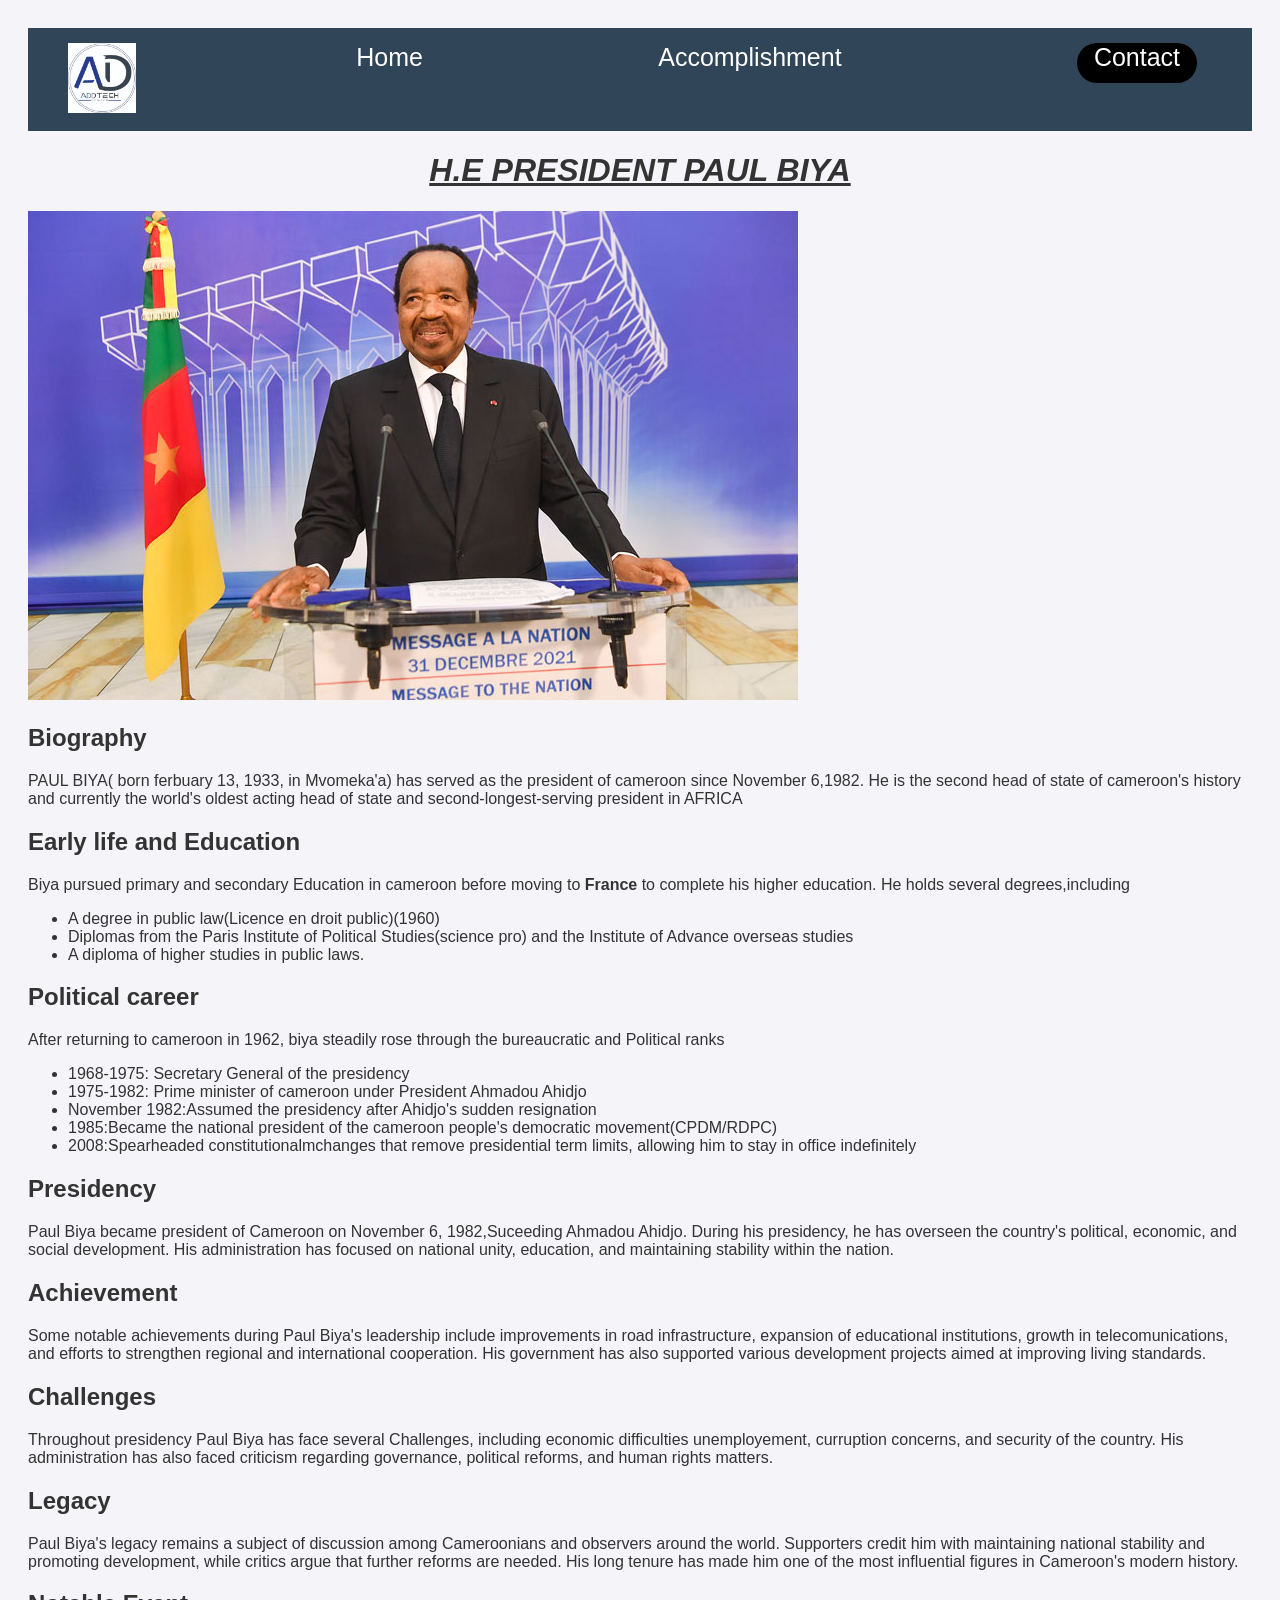
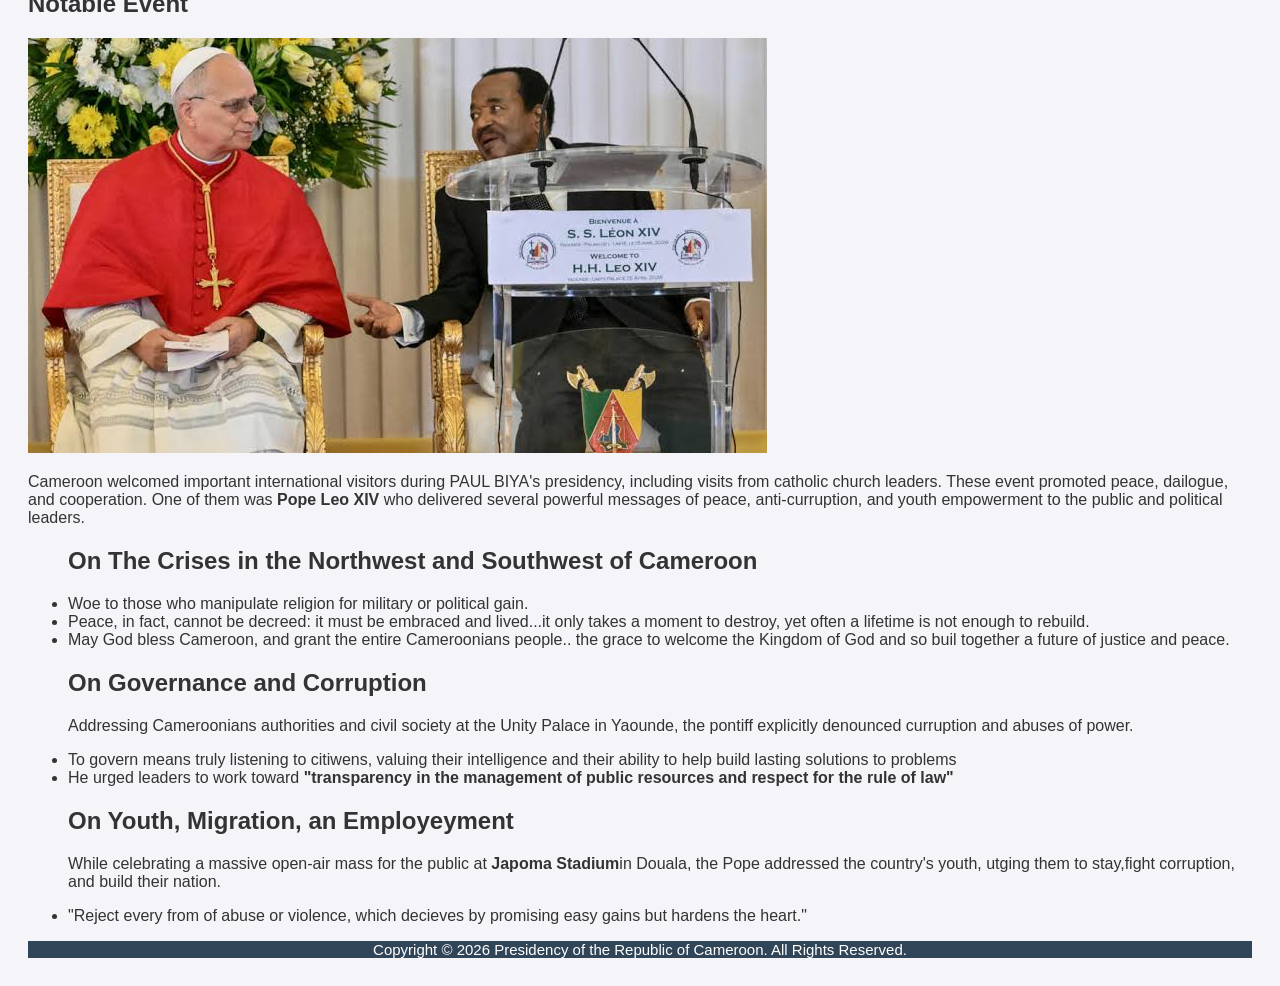
==== index.html @ fbec5010 "rename paul.html to index.html" ====
<!DOCTYPE html>
<html lang="en">
<head>
    <meta charset="UTF-8">
    <meta name="viewport" content="width=device-width, initial-scale=1.0">
    <title>Gasien Ferdinand</title>
    <link rel="stylesheet" href="style.css">
</head>
<body>
    <header>
    <nav class="boy">
                 <div class="logo">
    <img src="LOGO.jpg" alt="logo">
</div>
            <a href="Paul.html">Home</a>
              <a href="acco.html">Accomplishment</a>
                    <a href="contact.html" class="contact-btn">Contact</a>
        </nav>
    </header>
    <h1><u><i>   H.E PRESIDENT PAUL BIYA</i></u></h1>
    <img src="president.jpg" alt="president">
    <H2>Biography</H2>
    <p>PAUL BIYA( born ferbuary 13, 1933, in Mvomeka'a) has served as the president of cameroon since November 6,1982.
        He is the second head of state of cameroon's history and currently the world's oldest acting head of state and 
        second-longest-serving  president in AFRICA
    </P>
    <h2>Early life and Education</h2>
    <p>Biya pursued primary and secondary Education in cameroon before moving to <b>France</b> to complete his higher education. He holds several degrees,including</p>
    <ul>
        <li>A degree in public law(Licence en droit public)(1960)</li>
        <li>Diplomas from the Paris Institute of Political Studies(science pro) and the Institute of Advance overseas studies</li>
            <li>A diploma of higher studies in public laws.</li>
    </ul>
    <h2>Political career</h2>
    <p>After returning to cameroon in 1962, biya steadily rose through the bureaucratic and Political ranks</p>
    <ul>
        <li>1968-1975: Secretary General of the presidency</li>
        <li>1975-1982: Prime minister of cameroon under President Ahmadou Ahidjo</li>
        <li>November 1982:Assumed the presidency after Ahidjo's sudden resignation</li>
        <li>1985:Became the national president of the cameroon people's democratic movement(CPDM/RDPC)</li>
        <LI>2008:Spearheaded constitutionalmchanges that remove presidential term limits, allowing him to stay in office indefinitely</LI>
    </ul>
    <h2>Presidency</h2>
    <p>Paul Biya became president of Cameroon on November 6, 1982,Suceeding Ahmadou Ahidjo.
        During his presidency, he has overseen the country's political, economic, and social development.
        His administration has focused on national unity, education, and maintaining stability within the nation.
    </p>
    <h2>Achievement</h2>
    <p>Some notable achievements during Paul Biya's leadership include improvements in road infrastructure, 
        expansion of educational institutions, growth in telecomunications, and efforts to strengthen regional and international
        cooperation. His government has also supported various development projects aimed at improving living standards.
    </p>
    <h2>Challenges</h2>
    <p>Throughout presidency Paul Biya has face several Challenges, including economic difficulties unemployement, curruption concerns, and security of
        the country. His administration has also faced criticism regarding governance, political reforms, and human rights matters.
    </p>
    <h2>Legacy</h2>
 <p>Paul Biya's legacy remains a subject of discussion among Cameroonians and observers around the world. Supporters credit him with maintaining national stability and promoting
    development, while critics argue that further reforms are needed. His long tenure has made him one of the most influential figures in Cameroon's modern history.
 </p>
 <h2>Notable Event</h2>
 <img src="fer.jpeg" alt="president">
    <p>Cameroon welcomed important international visitors during PAUL BIYA's presidency, including visits from catholic church leaders.
        These event promoted peace, dailogue, and cooperation. One of them was <b>Pope Leo XIV</b> who delivered several powerful messages of peace,
        anti-curruption, and youth empowerment to the public and political leaders.
        <ul>
            <h2>On The Crises in the Northwest and Southwest of Cameroon</h2>
            <li>Woe to those who manipulate religion for military or political gain.</li>
            <li>Peace, in fact, cannot be decreed: it must be embraced and lived...it only takes a moment to destroy,
                yet often a lifetime is not enough to rebuild.
            </li>
            <li>May God bless Cameroon, and grant the entire Cameroonians people.. the grace to welcome the 
                Kingdom of God and so buil together a future of justice and peace.</li>
                <h2>On Governance and Corruption</h2>
                <p>Addressing Cameroonians authorities and civil society at the Unity Palace in Yaounde, the pontiff explicitly denounced curruption and abuses of
                    power.
                </p>
                <li>To govern means truly listening to citiwens, valuing their intelligence and their ability to help build lasting solutions to problems</li>
                <li>He urged leaders to work toward <b>"transparency in the management of public resources and respect for the rule of law"</b></li>
                <h2>On Youth, Migration, an Employeyment</h2>
                <p>While celebrating a massive open-air mass for the public at <b>Japoma Stadium</b>in Douala, the Pope addressed the country's youth, utging them to
                stay,fight corruption, and build their nation.</p>
                <li>"Reject every from of abuse or violence, which decieves by promising easy gains but hardens the heart."</li>
        </ul>
    </p>
    <footer>
        Copyright © 2026 Presidency of the Republic of Cameroon. All Rights Reserved.
    </footer>
</body>
</html>
---- style.css ----
body{
    padding: 20px;
    color: #333333;
     background-color: #f4f4f9;
    font-family: Arial, Helvetica, sans-serif
}
/* start of all the header */
.boy{
     display: flex;
    justify-content: space-between;
    padding: 15px 40px;
    position: sticky;
    top: 0;
}
.logo img{
    height: 70px;
    width: auto;
}
nav a {
    margin: 0 15px;
    text-decoration: none;
    color: white;
     font-size: 25px;
   
}
nav a:hover{
    color: #4bb761;
}
header{
   text-align: center;
   justify-content: space-between;
    font-size: 15px;
    color: white;
      background-color: rgb(49, 69, 88);
}
/* end of head */
h1{
    text-align: center;
}

footer{
    text-align: center;
    font-size: 15px;
     background-color: rgb(49, 69, 88);
    color: white;
}
/*for the contact */
.contact-container{
    display: flex;
    gap: 40px;
    background: white;
    padding: 40px;
    border-radius: 20px;
    box-shadow: 0 10px 30px rgba(0, 0, 0, 0.08);
    width: 850px;
}
.contact-info{
    flex: 1;
}
.contact-info h2{
    margin-bottom: 10px;
    color: #111827;
}
.contact-info p{
    color: #6b7280;
}
.info-box{
    margin-top: 30px;
    line-height: 2;
}
.contact-form{
    flex: 1;
    display: flex;
    flex-direction: column;
}
.contact-form input,
.contact-textarea{
    margin-bottom: 15px;
    padding: 14px;
    border: 1px solid #d1d5db;
    border-radius: 10px;
    outline: none;
    font-size: 15px;
}
.contact-form input:focus,
.contact-form textarea:focus{
    border-color: #2563eb;
}
.contact-form button{
    padding: 14px;
    background: #2563eb;
    color: white;
    border: none;
    border-radius: 10px;
    cursor: pointer;
    transition: 0.3s;
}
.contact-form button:hover{
    background: #1d4ed8;
}
/* what make it black */
.contact-btn{
    text-decoration: none;
    background: black;
    color: white;
  width: 120px;
  height: 40px;
    border-radius: 30px;
}
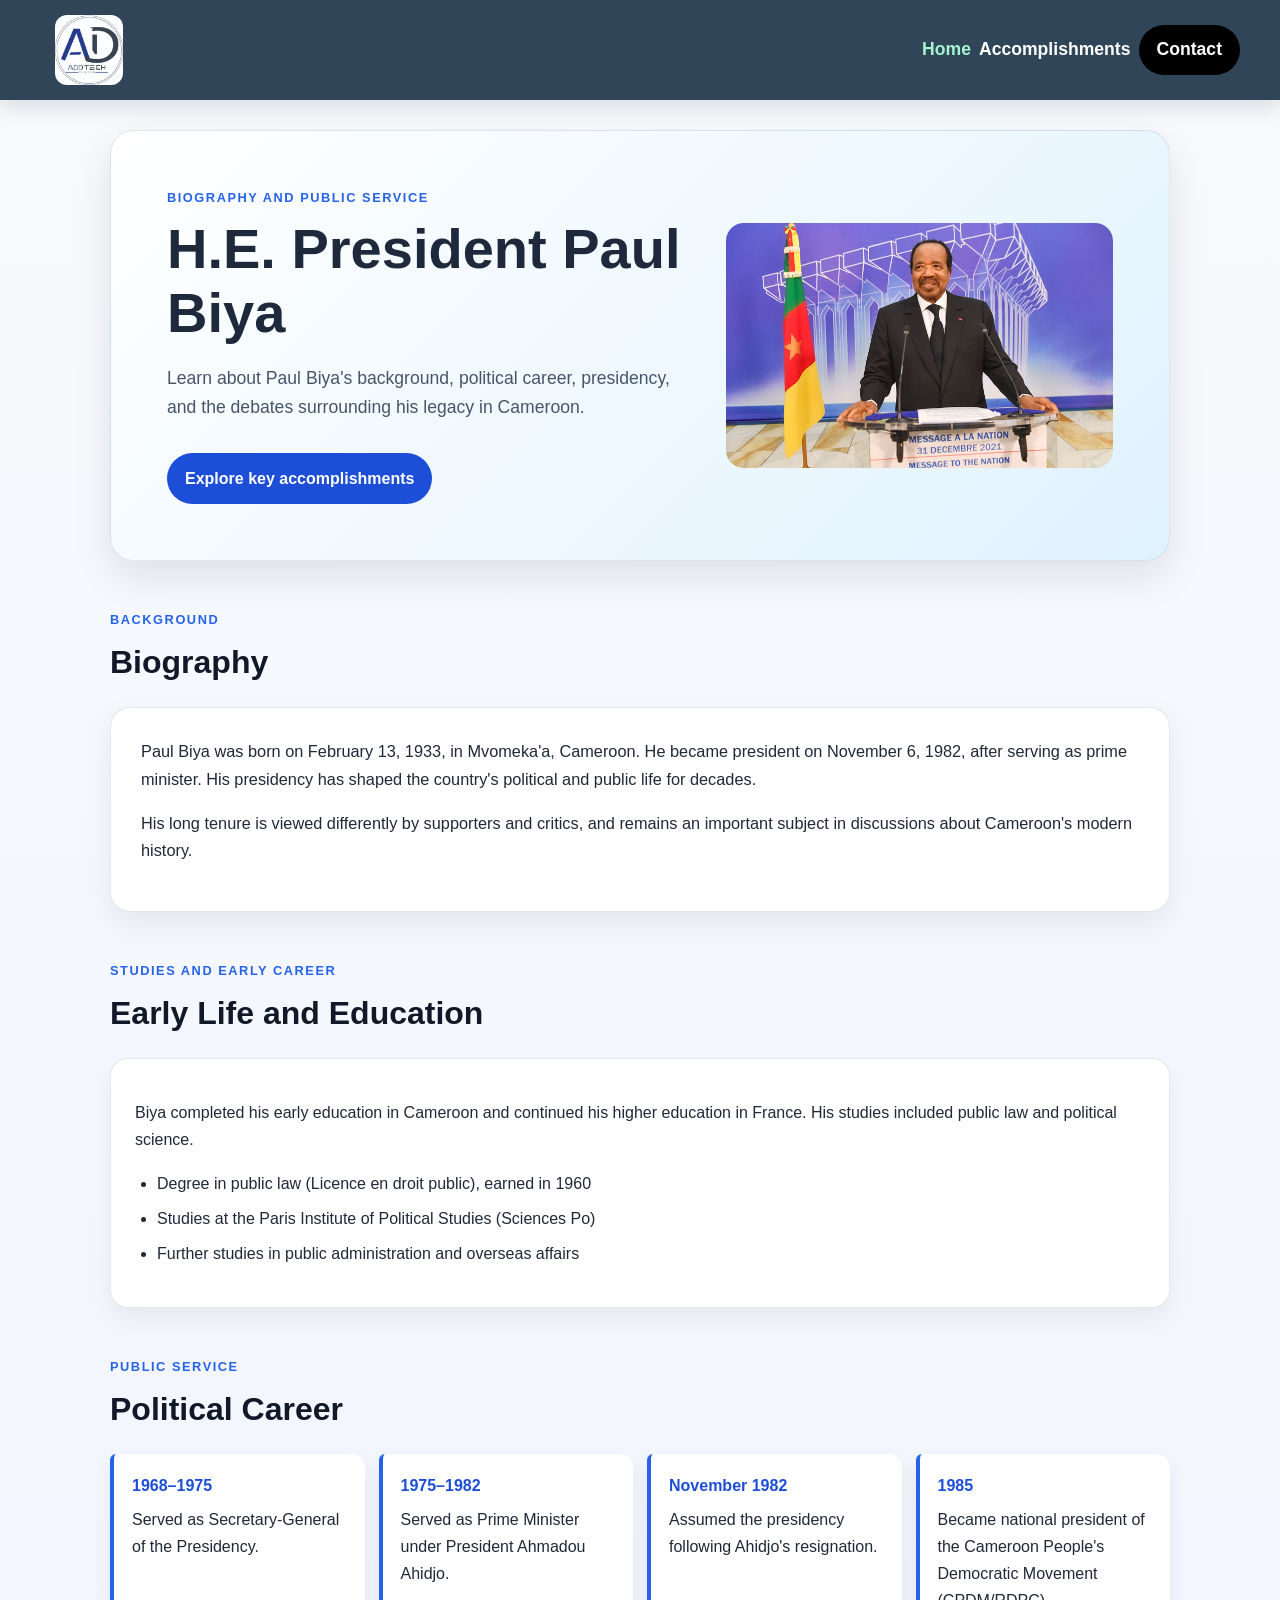
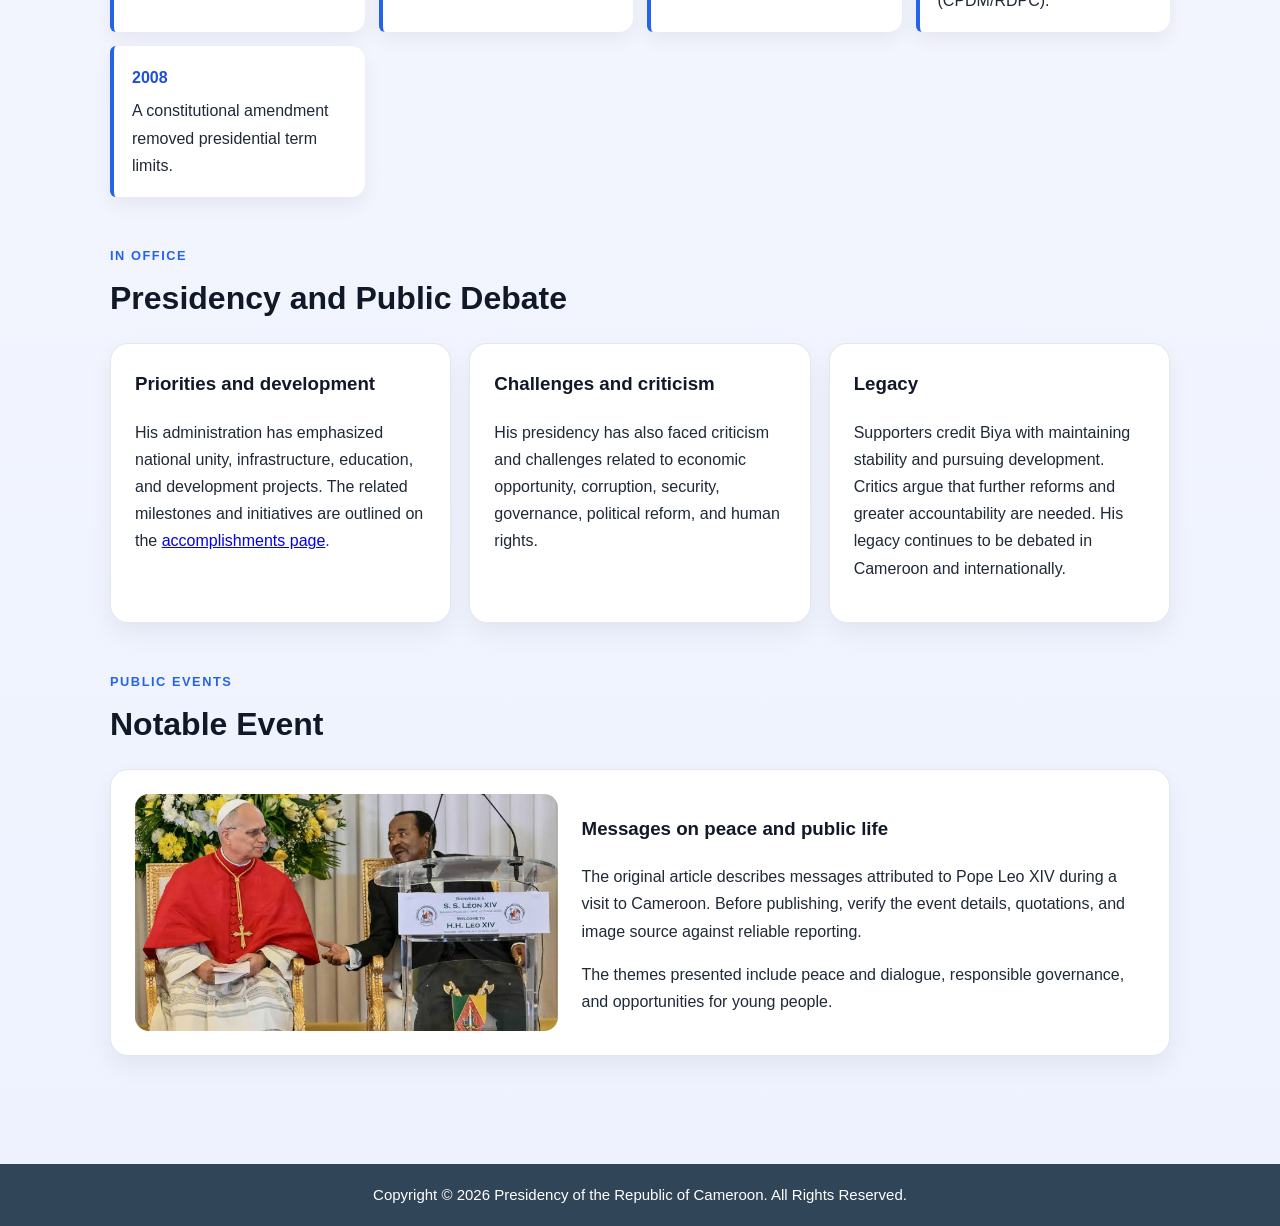
==== commit 0351336f: "Improve site pages and mobile responsiveness Co-authored-by: Copilot <223556219+Copilot@users.norepl" ====
--- a/index.html
+++ b/index.html
@@ -3,88 +3,114 @@
 <head>
     <meta charset="UTF-8">
     <meta name="viewport" content="width=device-width, initial-scale=1.0">
-    <title>Gasien Ferdinand</title>
+    <meta name="description" content="A biography and overview of the presidency of Paul Biya of Cameroon.">
+    <title>Paul Biya | Biography</title>
     <link rel="stylesheet" href="style.css">
 </head>
 <body>
     <header>
-    <nav class="boy">
-                 <div class="logo">
-    <img src="LOGO.jpg" alt="logo">
-</div>
-            <a href="Paul.html">Home</a>
-              <a href="acco.html">Accomplishment</a>
-                    <a href="contact.html" class="contact-btn">Contact</a>
+        <nav class="boy" aria-label="Main navigation">
+            <a class="logo" href="index.html" aria-label="Home">
+                <img src="LOGO.jpg" alt="Cameroon presidency logo">
+            </a>
+            <div class="nav-links">
+                <a href="index.html" aria-current="page">Home</a>
+                <a href="acco.html">Accomplishments</a>
+                <a href="contact.html" class="contact-btn">Contact</a>
+            </div>
         </nav>
     </header>
-    <h1><u><i>   H.E PRESIDENT PAUL BIYA</i></u></h1>
-    <img src="president.jpg" alt="president">
-    <H2>Biography</H2>
-    <p>PAUL BIYA( born ferbuary 13, 1933, in Mvomeka'a) has served as the president of cameroon since November 6,1982.
-        He is the second head of state of cameroon's history and currently the world's oldest acting head of state and 
-        second-longest-serving  president in AFRICA
-    </P>
-    <h2>Early life and Education</h2>
-    <p>Biya pursued primary and secondary Education in cameroon before moving to <b>France</b> to complete his higher education. He holds several degrees,including</p>
-    <ul>
-        <li>A degree in public law(Licence en droit public)(1960)</li>
-        <li>Diplomas from the Paris Institute of Political Studies(science pro) and the Institute of Advance overseas studies</li>
-            <li>A diploma of higher studies in public laws.</li>
-    </ul>
-    <h2>Political career</h2>
-    <p>After returning to cameroon in 1962, biya steadily rose through the bureaucratic and Political ranks</p>
-    <ul>
-        <li>1968-1975: Secretary General of the presidency</li>
-        <li>1975-1982: Prime minister of cameroon under President Ahmadou Ahidjo</li>
-        <li>November 1982:Assumed the presidency after Ahidjo's sudden resignation</li>
-        <li>1985:Became the national president of the cameroon people's democratic movement(CPDM/RDPC)</li>
-        <LI>2008:Spearheaded constitutionalmchanges that remove presidential term limits, allowing him to stay in office indefinitely</LI>
-    </ul>
-    <h2>Presidency</h2>
-    <p>Paul Biya became president of Cameroon on November 6, 1982,Suceeding Ahmadou Ahidjo.
-        During his presidency, he has overseen the country's political, economic, and social development.
-        His administration has focused on national unity, education, and maintaining stability within the nation.
-    </p>
-    <h2>Achievement</h2>
-    <p>Some notable achievements during Paul Biya's leadership include improvements in road infrastructure, 
-        expansion of educational institutions, growth in telecomunications, and efforts to strengthen regional and international
-        cooperation. His government has also supported various development projects aimed at improving living standards.
-    </p>
-    <h2>Challenges</h2>
-    <p>Throughout presidency Paul Biya has face several Challenges, including economic difficulties unemployement, curruption concerns, and security of
-        the country. His administration has also faced criticism regarding governance, political reforms, and human rights matters.
-    </p>
-    <h2>Legacy</h2>
- <p>Paul Biya's legacy remains a subject of discussion among Cameroonians and observers around the world. Supporters credit him with maintaining national stability and promoting
-    development, while critics argue that further reforms are needed. His long tenure has made him one of the most influential figures in Cameroon's modern history.
- </p>
- <h2>Notable Event</h2>
- <img src="fer.jpeg" alt="president">
-    <p>Cameroon welcomed important international visitors during PAUL BIYA's presidency, including visits from catholic church leaders.
-        These event promoted peace, dailogue, and cooperation. One of them was <b>Pope Leo XIV</b> who delivered several powerful messages of peace,
-        anti-curruption, and youth empowerment to the public and political leaders.
-        <ul>
-            <h2>On The Crises in the Northwest and Southwest of Cameroon</h2>
-            <li>Woe to those who manipulate religion for military or political gain.</li>
-            <li>Peace, in fact, cannot be decreed: it must be embraced and lived...it only takes a moment to destroy,
-                yet often a lifetime is not enough to rebuild.
-            </li>
-            <li>May God bless Cameroon, and grant the entire Cameroonians people.. the grace to welcome the 
-                Kingdom of God and so buil together a future of justice and peace.</li>
-                <h2>On Governance and Corruption</h2>
-                <p>Addressing Cameroonians authorities and civil society at the Unity Palace in Yaounde, the pontiff explicitly denounced curruption and abuses of
-                    power.
-                </p>
-                <li>To govern means truly listening to citiwens, valuing their intelligence and their ability to help build lasting solutions to problems</li>
-                <li>He urged leaders to work toward <b>"transparency in the management of public resources and respect for the rule of law"</b></li>
-                <h2>On Youth, Migration, an Employeyment</h2>
-                <p>While celebrating a massive open-air mass for the public at <b>Japoma Stadium</b>in Douala, the Pope addressed the country's youth, utging them to
-                stay,fight corruption, and build their nation.</p>
-                <li>"Reject every from of abuse or violence, which decieves by promising easy gains but hardens the heart."</li>
-        </ul>
-    </p>
+
+    <main class="page-content biography-page">
+        <section class="hero-card">
+            <div class="hero-copy">
+                <p class="eyebrow">Biography and public service</p>
+                <h1>H.E. President Paul Biya</h1>
+                <p>Learn about Paul Biya's background, political career, presidency, and the debates surrounding his legacy in Cameroon.</p>
+                <a class="primary-link" href="acco.html">Explore key accomplishments</a>
+            </div>
+            <img class="hero-image" src="president.jpg" alt="Portrait of President Paul Biya">
+        </section>
+
+        <section class="content-section" aria-labelledby="biography-heading">
+            <div class="section-heading">
+                <p class="eyebrow">Background</p>
+                <h2 id="biography-heading">Biography</h2>
+            </div>
+            <div class="intro-card">
+                <p>Paul Biya was born on February 13, 1933, in Mvomeka'a, Cameroon. He became president on November 6, 1982, after serving as prime minister. His presidency has shaped the country's political and public life for decades.</p>
+                <p>His long tenure is viewed differently by supporters and critics, and remains an important subject in discussions about Cameroon's modern history.</p>
+            </div>
+        </section>
+
+        <section class="content-section" aria-labelledby="education-heading">
+            <div class="section-heading">
+                <p class="eyebrow">Studies and early career</p>
+                <h2 id="education-heading">Early Life and Education</h2>
+            </div>
+            <article class="content-card">
+                <p>Biya completed his early education in Cameroon and continued his higher education in France. His studies included public law and political science.</p>
+                <ul class="detail-list">
+                    <li>Degree in public law (Licence en droit public), earned in 1960</li>
+                    <li>Studies at the Paris Institute of Political Studies (Sciences Po)</li>
+                    <li>Further studies in public administration and overseas affairs</li>
+                </ul>
+            </article>
+        </section>
+
+        <section class="content-section" aria-labelledby="career-heading">
+            <div class="section-heading">
+                <p class="eyebrow">Public service</p>
+                <h2 id="career-heading">Political Career</h2>
+            </div>
+            <ol class="timeline">
+                <li><strong>1968–1975</strong><span>Served as Secretary-General of the Presidency.</span></li>
+                <li><strong>1975–1982</strong><span>Served as Prime Minister under President Ahmadou Ahidjo.</span></li>
+                <li><strong>November 1982</strong><span>Assumed the presidency following Ahidjo's resignation.</span></li>
+                <li><strong>1985</strong><span>Became national president of the Cameroon People's Democratic Movement (CPDM/RDPC).</span></li>
+                <li><strong>2008</strong><span>A constitutional amendment removed presidential term limits.</span></li>
+            </ol>
+        </section>
+
+        <section class="content-section" aria-labelledby="presidency-heading">
+            <div class="section-heading">
+                <p class="eyebrow">In office</p>
+                <h2 id="presidency-heading">Presidency and Public Debate</h2>
+            </div>
+            <div class="feature-grid">
+                <article class="content-card">
+                    <h3>Priorities and development</h3>
+                    <p>His administration has emphasized national unity, infrastructure, education, and development projects. The related milestones and initiatives are outlined on the <a href="acco.html">accomplishments page</a>.</p>
+                </article>
+                <article class="content-card">
+                    <h3>Challenges and criticism</h3>
+                    <p>His presidency has also faced criticism and challenges related to economic opportunity, corruption, security, governance, political reform, and human rights.</p>
+                </article>
+                <article class="content-card">
+                    <h3>Legacy</h3>
+                    <p>Supporters credit Biya with maintaining stability and pursuing development. Critics argue that further reforms and greater accountability are needed. His legacy continues to be debated in Cameroon and internationally.</p>
+                </article>
+            </div>
+        </section>
+
+        <section class="content-section" aria-labelledby="visit-heading">
+            <div class="section-heading">
+                <p class="eyebrow">Public events</p>
+                <h2 id="visit-heading">Notable Event</h2>
+            </div>
+            <article class="event-card">
+                <img src="fer.jpeg" alt="Photograph related to a public event in Cameroon">
+                <div>
+                    <h3>Messages on peace and public life</h3>
+                    <p>The original article describes messages attributed to Pope Leo XIV during a visit to Cameroon. Before publishing, verify the event details, quotations, and image source against reliable reporting.</p>
+                    <p>The themes presented include peace and dialogue, responsible governance, and opportunities for young people.</p>
+                </div>
+            </article>
+        </section>
+    </main>
+
     <footer>
         Copyright © 2026 Presidency of the Republic of Cameroon. All Rights Reserved.
     </footer>
 </body>
-</html>+</html>
--- a/style.css
+++ b/style.css
@@ -1,80 +1,175 @@
-body{
-    padding: 20px;
-    color: #333333;
-     background-color: #f4f4f9;
-    font-family: Arial, Helvetica, sans-serif
-}
+* {
+    box-sizing: border-box;
+}
+
+body {
+    margin: 0;
+    padding: 0;
+    color: #1f2937;
+    background: linear-gradient(180deg, #f8fafc 0%, #eef2ff 100%);
+    font-family: Arial, Helvetica, sans-serif;
+    line-height: 1.7;
+}
+
+img {
+    max-width: 100%;
+    display: block;
+}
+
 /* start of all the header */
-.boy{
-     display: flex;
+.boy {
+    display: flex;
     justify-content: space-between;
+    align-items: center;
     padding: 15px 40px;
     position: sticky;
     top: 0;
-}
-.logo img{
+    z-index: 10;
+}
+
+.logo img {
     height: 70px;
     width: auto;
-}
+    border-radius: 12px;
+}
+
 nav a {
     margin: 0 15px;
     text-decoration: none;
     color: white;
-     font-size: 25px;
-   
-}
-nav a:hover{
+    font-size: 1.1rem;
+    font-weight: 600;
+}
+
+nav a:hover {
     color: #4bb761;
 }
-header{
-   text-align: center;
-   justify-content: space-between;
+
+header {
+    text-align: center;
+    justify-content: space-between;
     font-size: 15px;
     color: white;
-      background-color: rgb(49, 69, 88);
+    background-color: rgb(49, 69, 88);
+    box-shadow: 0 8px 20px rgba(15, 23, 42, 0.12);
 }
 /* end of head */
-h1{
+
+h1 {
     text-align: center;
-}
-
-footer{
+    color: #1e293b;
+    margin: 30px 0 20px;
+}
+
+h2, h3 {
+    color: #111827;
+}
+
+.page-content {
+    max-width: 1100px;
+    margin: 0 auto;
+    padding: 30px 20px 60px;
+}
+
+.intro-card,
+.achievement-card,
+.summary-box,
+.contact-container {
+    background: #ffffff;
+    border: 1px solid rgba(148, 163, 184, 0.25);
+    border-radius: 20px;
+    box-shadow: 0 12px 30px rgba(15, 23, 42, 0.07);
+}
+
+.intro-card {
+    padding: 30px;
+    margin-bottom: 30px;
+}
+
+.intro-card p {
+    margin: 0 0 16px;
+    font-size: 1.02rem;
+}
+
+.achievement-grid {
+    display: grid;
+    grid-template-columns: repeat(auto-fit, minmax(260px, 1fr));
+    gap: 22px;
+    margin-top: 30px;
+}
+
+.achievement-card {
+    padding: 22px 20px;
+}
+
+.achievement-card h3 {
+    margin-top: 0;
+    margin-bottom: 12px;
+    color: #0f172a;
+}
+
+.achievement-card ul {
+    margin: 0;
+    padding-left: 18px;
+}
+
+.achievement-card li {
+    margin-bottom: 10px;
+}
+
+.summary-box {
+    padding: 24px 28px;
+    margin-top: 30px;
+    border-left: 6px solid #2563eb;
+}
+
+.summary-box h3 {
+    margin-top: 0;
+}
+
+footer {
     text-align: center;
     font-size: 15px;
-     background-color: rgb(49, 69, 88);
+    background-color: rgb(49, 69, 88);
     color: white;
-}
+    padding: 18px 10px;
+}
+
 /*for the contact */
-.contact-container{
+.contact-container {
     display: flex;
     gap: 40px;
-    background: white;
     padding: 40px;
-    border-radius: 20px;
-    box-shadow: 0 10px 30px rgba(0, 0, 0, 0.08);
-    width: 850px;
-}
-.contact-info{
+    width: min(900px, calc(100% - 30px));
+    margin: 30px auto 0;
+}
+
+.contact-info {
     flex: 1;
 }
-.contact-info h2{
+
+.contact-info h2 {
     margin-bottom: 10px;
     color: #111827;
 }
-.contact-info p{
+
+.contact-info p {
     color: #6b7280;
 }
-.info-box{
+
+.info-box {
     margin-top: 30px;
     line-height: 2;
 }
-.contact-form{
+
+.contact-form {
     flex: 1;
     display: flex;
     flex-direction: column;
 }
+
 .contact-form input,
-.contact-textarea{
+.contact-textarea {
     margin-bottom: 15px;
     padding: 14px;
     border: 1px solid #d1d5db;
@@ -82,11 +177,13 @@
     outline: none;
     font-size: 15px;
 }
+
 .contact-form input:focus,
-.contact-form textarea:focus{
+.contact-form textarea:focus {
     border-color: #2563eb;
 }
-.contact-form button{
+
+.contact-form button {
     padding: 14px;
     background: #2563eb;
     color: white;
@@ -95,15 +192,368 @@
     cursor: pointer;
     transition: 0.3s;
 }
-.contact-form button:hover{
+
+.contact-form button:hover {
     background: #1d4ed8;
 }
+
 /* what make it black */
-.contact-btn{
+.contact-btn {
     text-decoration: none;
     background: black;
     color: white;
-  width: 120px;
-  height: 40px;
+    padding: 10px 18px;
     border-radius: 30px;
+    display: inline-flex;
+    align-items: center;
+    justify-content: center;
+}
+
+/* Homepage, contact page, and responsive layouts */
+.nav-links {
+    display: flex;
+    align-items: center;
+    justify-content: flex-end;
+    gap: 8px;
+}
+
+.nav-links a {
+    margin: 0;
+}
+
+.nav-links a[aria-current="page"]:not(.contact-btn) {
+    color: #a7f3d0;
+}
+
+.page-content {
+    width: 100%;
+}
+
+.hero-card {
+    display: grid;
+    grid-template-columns: minmax(0, 1.15fr) minmax(260px, 0.85fr);
+    align-items: center;
+    gap: 36px;
+    padding: clamp(24px, 5vw, 56px);
+    margin-bottom: 48px;
+    overflow: hidden;
+    background: linear-gradient(135deg, #ffffff 0%, #e0f2fe 100%);
+    border: 1px solid rgba(148, 163, 184, 0.25);
+    border-radius: 24px;
+    box-shadow: 0 16px 38px rgba(15, 23, 42, 0.1);
+}
+
+.hero-copy h1 {
+    text-align: left;
+    font-size: clamp(2rem, 5vw, 3.5rem);
+    line-height: 1.15;
+    margin: 8px 0 18px;
+}
+
+.hero-copy > p:not(.eyebrow) {
+    max-width: 620px;
+    color: #475569;
+    font-size: 1.1rem;
+}
+
+.eyebrow {
+    margin: 0;
+    color: #2563eb;
+    font-size: 0.8rem;
+    font-weight: 700;
+    letter-spacing: 0.12em;
+    text-transform: uppercase;
+}
+
+.hero-image {
+    width: 100%;
+    max-height: 410px;
+    object-fit: cover;
+    object-position: center top;
+    border-radius: 18px;
+}
+
+.primary-link {
+    display: inline-block;
+    margin-top: 12px;
+    padding: 12px 18px;
+    border-radius: 999px;
+    background: #1d4ed8;
+    color: #fff;
+    font-weight: 700;
+    text-decoration: none;
+}
+
+.primary-link:hover,
+.primary-link:focus-visible {
+    background: #1e40af;
+}
+
+.content-section {
+    margin: 0 0 48px;
+}
+
+.section-heading {
+    margin-bottom: 18px;
+}
+
+.section-heading h2 {
+    margin: 4px 0 0;
+    font-size: clamp(1.6rem, 3vw, 2rem);
+}
+
+.content-card {
+    padding: 24px;
+    background: #fff;
+    border: 1px solid rgba(148, 163, 184, 0.25);
+    border-radius: 18px;
+    box-shadow: 0 10px 24px rgba(15, 23, 42, 0.06);
+}
+
+.content-card h3 {
+    margin-top: 0;
+}
+
+.detail-list {
+    padding-left: 22px;
+}
+
+.detail-list li {
+    margin: 8px 0;
+}
+
+.timeline {
+    display: grid;
+    grid-template-columns: repeat(auto-fit, minmax(220px, 1fr));
+    gap: 14px;
+    margin: 0;
+    padding: 0;
+    list-style: none;
+}
+
+.timeline li {
+    padding: 18px;
+    background: #fff;
+    border-left: 4px solid #2563eb;
+    border-radius: 6px 14px 14px 6px;
+    box-shadow: 0 8px 20px rgba(15, 23, 42, 0.06);
+}
+
+.timeline strong,
+.timeline span {
+    display: block;
+}
+
+.timeline strong {
+    margin-bottom: 6px;
+    color: #1d4ed8;
+}
+
+.feature-grid {
+    display: grid;
+    grid-template-columns: repeat(auto-fit, minmax(230px, 1fr));
+    gap: 18px;
+}
+
+.feature-grid a,
+.info-box a {
+    overflow-wrap: anywhere;
+}
+
+.event-card {
+    display: grid;
+    grid-template-columns: minmax(220px, 0.75fr) 1fr;
+    align-items: center;
+    gap: 24px;
+    padding: 24px;
+    background: #fff;
+    border: 1px solid rgba(148, 163, 184, 0.25);
+    border-radius: 18px;
+    box-shadow: 0 10px 24px rgba(15, 23, 42, 0.06);
+}
+
+.event-card img {
+    width: 100%;
+    max-height: 330px;
+    object-fit: cover;
+    border-radius: 14px;
+}
+
+.contact-page {
+    max-width: 1000px;
+}
+
+.contact-heading {
+    margin: 0 auto 28px;
+    text-align: center;
+}
+
+.contact-heading h1 {
+    margin: 4px 0;
+    font-size: clamp(2rem, 5vw, 3rem);
+}
+
+.contact-heading > p:last-child {
+    margin-top: 4px;
+    color: #64748b;
+}
+
+.contact-container {
+    align-items: flex-start;
+    margin: 0 auto 40px;
+}
+
+.contact-info,
+.contact-form-panel {
+    min-width: 0;
+}
+
+.contact-info h2,
+.contact-form-panel h2 {
+    margin-top: 6px;
+}
+
+.info-box {
+    margin-top: 24px;
+    font-style: normal;
+}
+
+.info-box p {
+    margin: 0 0 18px;
+}
+
+.info-box a {
+    color: #1d4ed8;
+}
+
+.contact-form {
+    gap: 8px;
+}
+
+.contact-form label {
+    font-weight: 700;
+    color: #334155;
+}
+
+.contact-form input,
+.contact-form textarea {
+    width: 100%;
+    margin: 0 0 10px;
+    font: inherit;
+}
+
+.contact-form textarea {
+    resize: vertical;
+}
+
+.contact-form input:focus-visible,
+.contact-form textarea:focus-visible,
+.contact-form button:focus-visible,
+.nav-links a:focus-visible,
+.primary-link:focus-visible {
+    outline: 3px solid #93c5fd;
+    outline-offset: 3px;
+}
+
+.form-note {
+    margin: 6px 0 0;
+    color: #64748b;
+    font-size: 0.85rem;
+}
+
+@media (max-width: 700px) {
+    .boy {
+        position: static;
+        flex-direction: column;
+        gap: 12px;
+        padding: 12px 16px 16px;
+    }
+
+    .logo img {
+        height: 56px;
+    }
+
+    .nav-links {
+        width: 100%;
+        justify-content: center;
+        flex-wrap: wrap;
+        gap: 8px 16px;
+    }
+
+    .nav-links a {
+        font-size: 1rem;
+    }
+
+    .page-content {
+        padding: 22px 16px 40px;
+    }
+
+    .intro-card h1 {
+        font-size: clamp(1.5rem, 6vw, 2rem);
+        line-height: 1.25;
+        overflow-wrap: anywhere;
+    }
+
+    .hero-card {
+        grid-template-columns: 1fr;
+        gap: 24px;
+        margin-bottom: 36px;
+    }
+
+    .hero-image {
+        max-height: 360px;
+    }
+
+    .content-section {
+        margin-bottom: 36px;
+    }
+
+    .event-card {
+        grid-template-columns: 1fr;
+    }
+
+    .event-card img {
+        max-height: 300px;
+    }
+
+    .contact-container {
+        flex-direction: column;
+        gap: 24px;
+        width: 100%;
+        padding: 24px;
+    }
+}
+
+@media (max-width: 420px) {
+    .nav-links {
+        gap: 8px 12px;
+    }
+
+    .nav-links a {
+        font-size: 0.9rem;
+    }
+
+    .contact-btn {
+        padding: 8px 12px;
+    }
+
+    .hero-card,
+    .content-card,
+    .event-card,
+    .contact-container {
+        padding: 18px;
+        border-radius: 16px;
+    }
+
+    .intro-card {
+        padding: 20px;
+    }
+
+    .timeline {
+        grid-template-columns: 1fr;
+    }
+
+    footer {
+        font-size: 0.82rem;
+    }
 }
